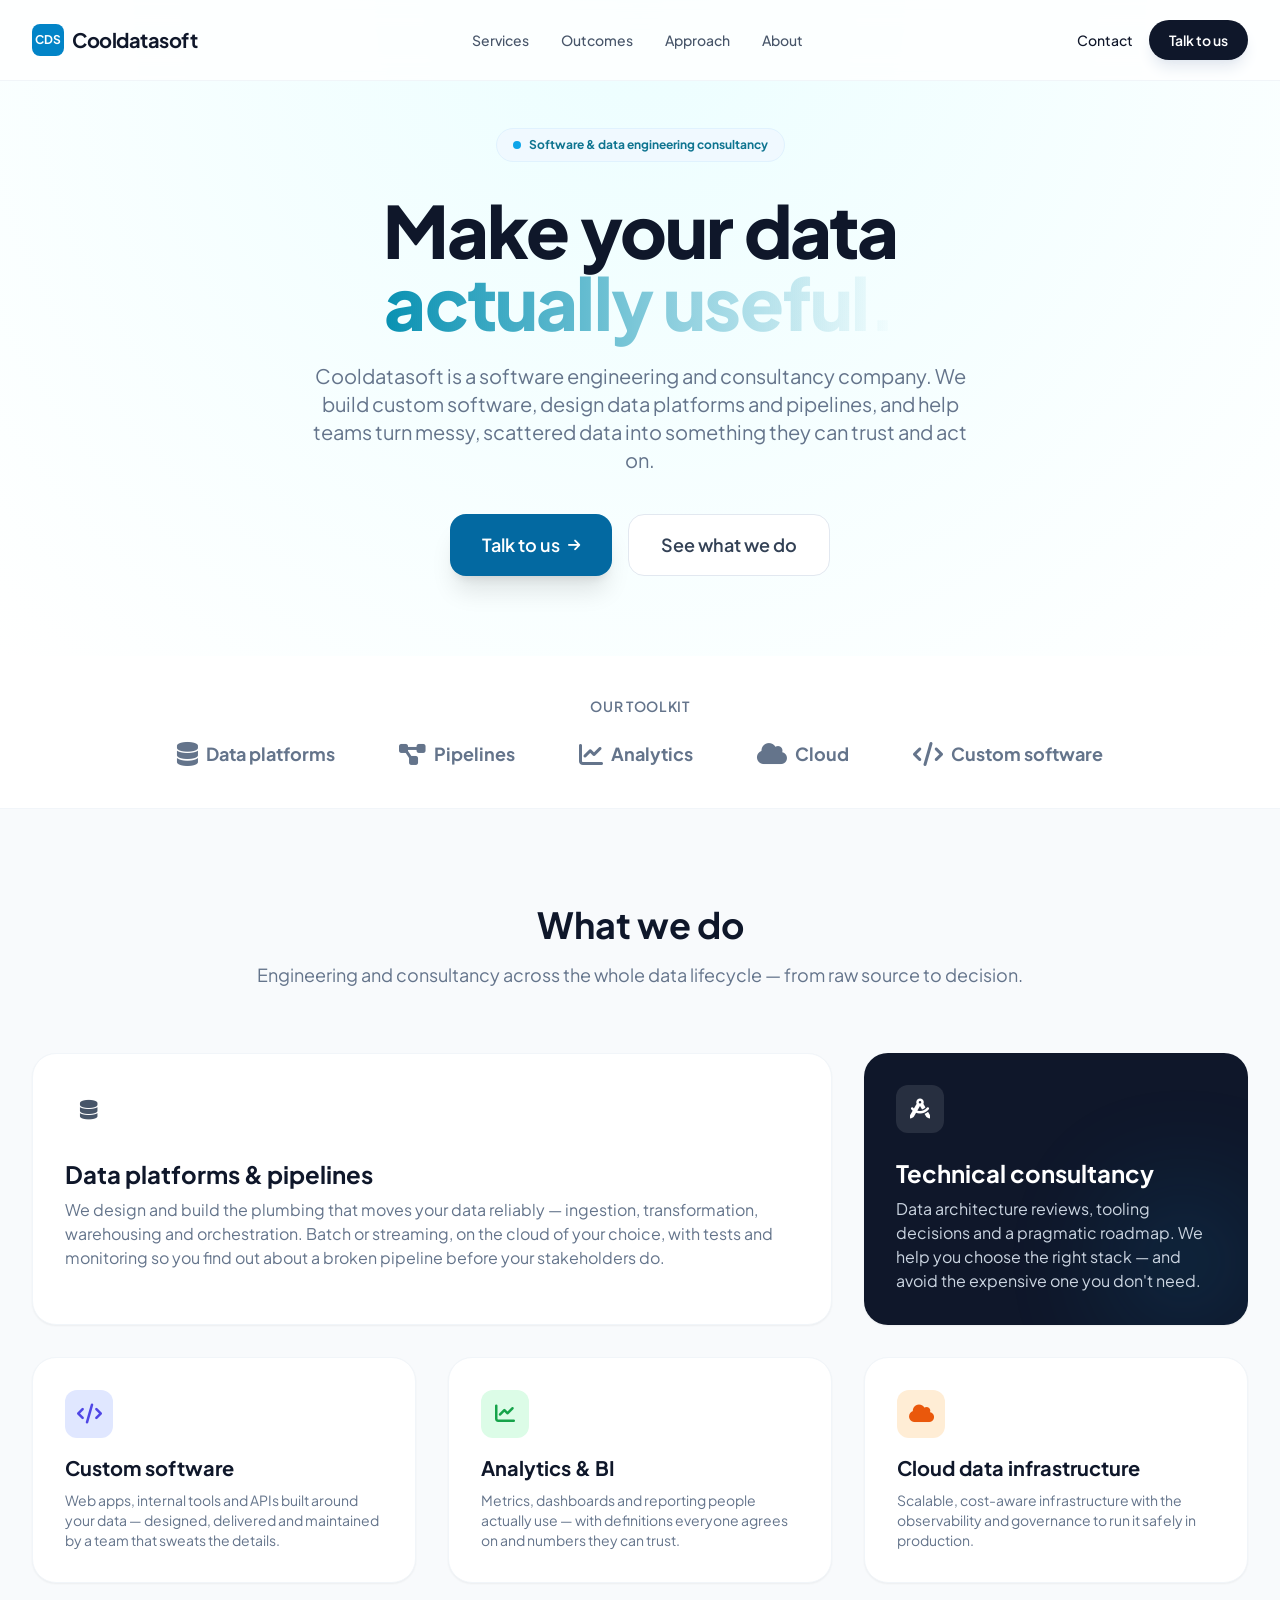
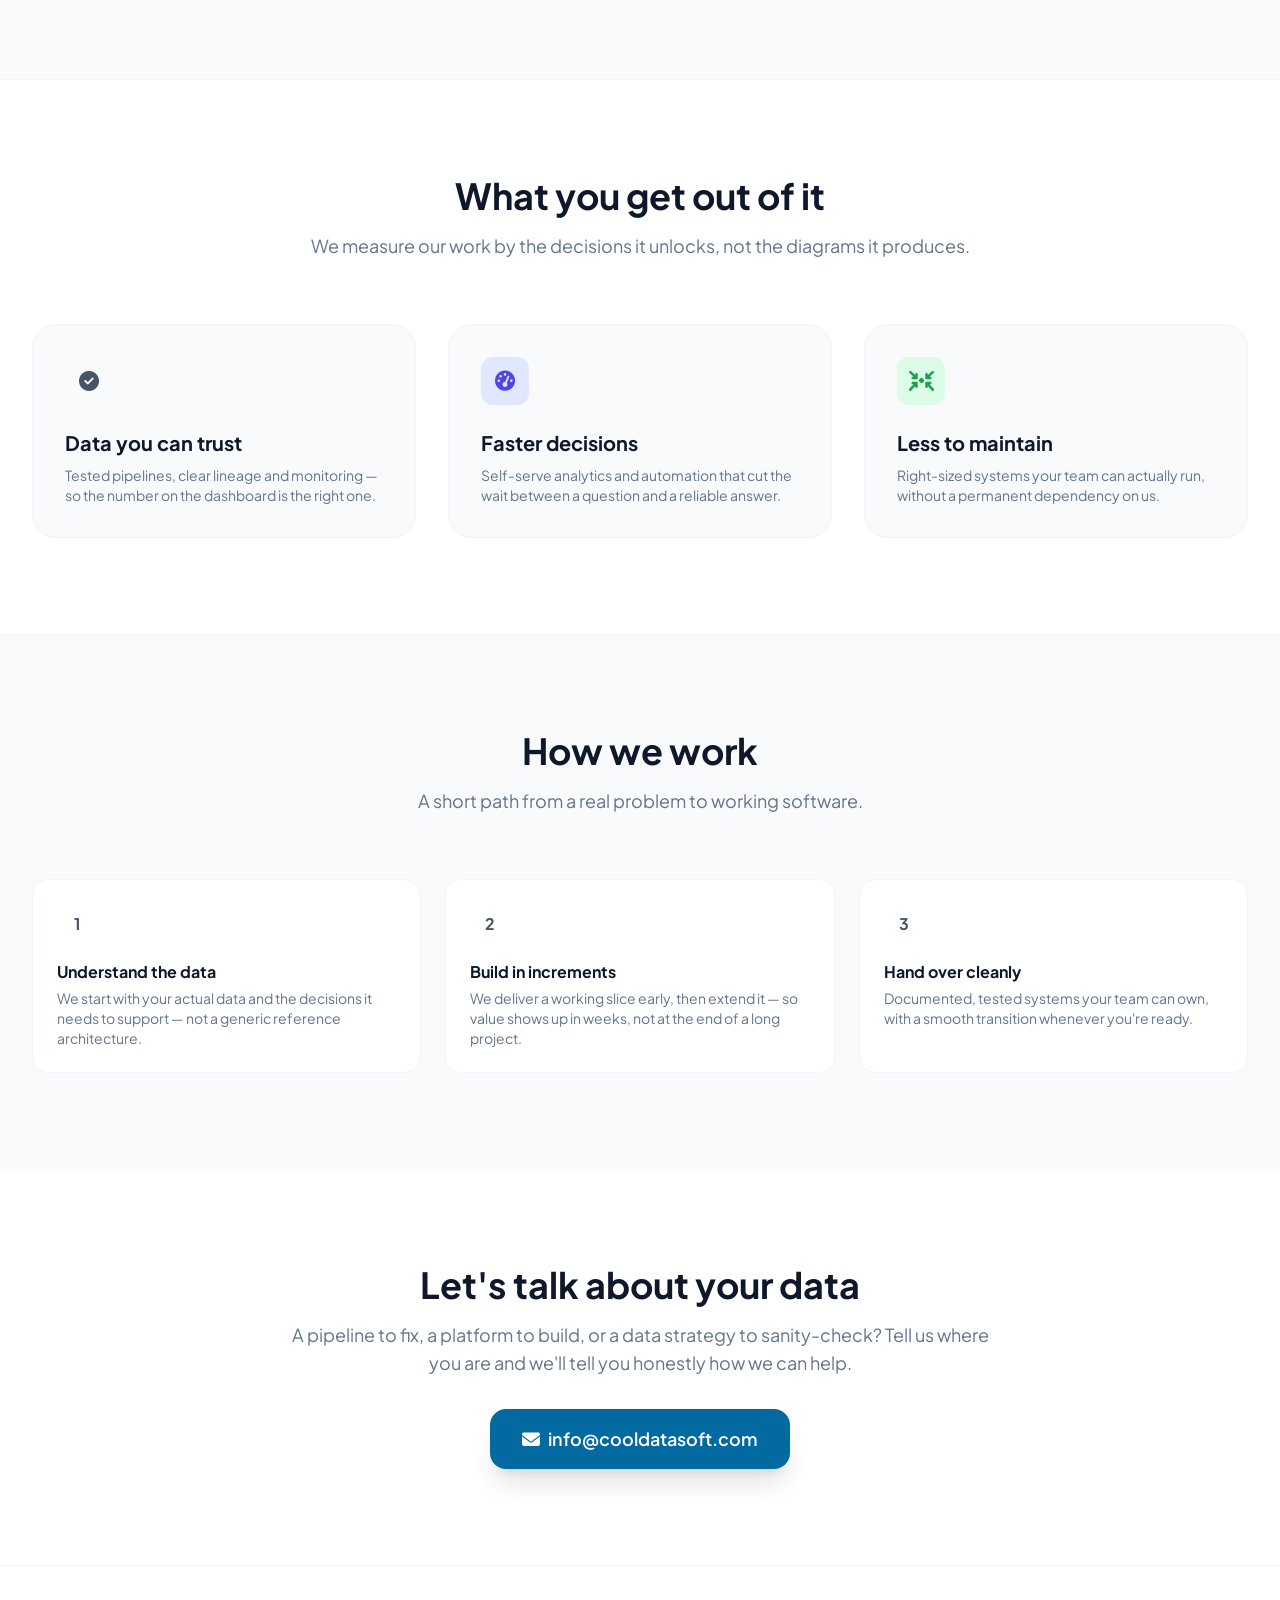
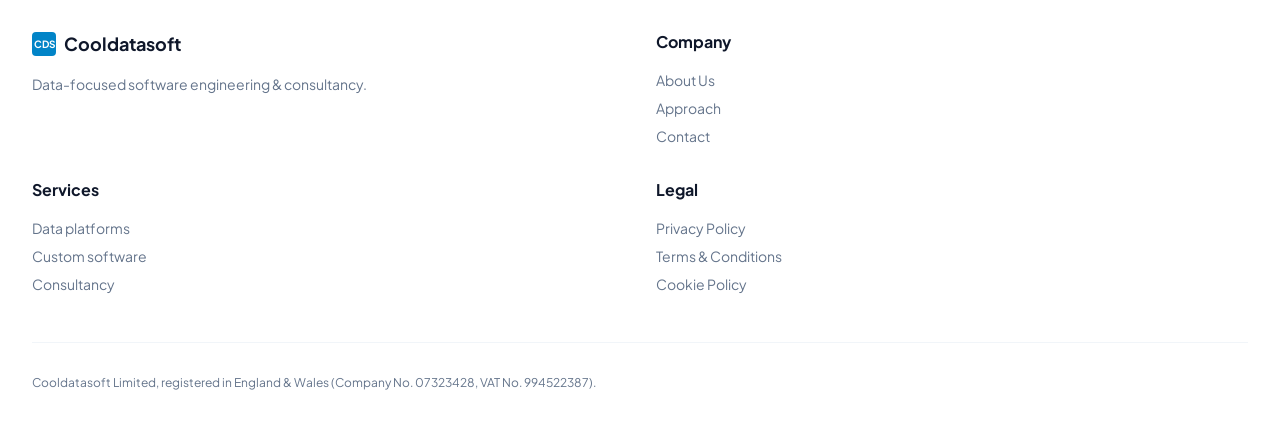
==== site/index.html @ 934e2cab "Publish with a GitHub Actions build: comment-free pages, GitHub Pages privacy wording The site moves" ====
<!DOCTYPE html>
<html lang="en" class="scroll-smooth scroll-pt-24">
<head>
    <meta charset="UTF-8">
    <meta name="viewport" content="width=device-width, initial-scale=1.0">
    <meta name="theme-color" content="#0891b2">
    <title>Cooldatasoft - Data-Focused Software Engineering & Consultancy</title>
    <meta name="description" content="Cooldatasoft is a software engineering and consultancy company specialising in custom software, data platforms and pipelines, and technical consultancy.">

    <link rel="icon" type="image/svg+xml" href="favicon.svg">
    <link rel="icon" href="favicon.ico" sizes="32x32">
    <link rel="apple-touch-icon" href="apple-touch-icon.png">

    <!-- Open Graph -->
    <meta property="og:type" content="website">
    <meta property="og:site_name" content="Cooldatasoft">
    <meta property="og:title" content="Cooldatasoft - Data-Focused Software Engineering & Consultancy">
    <meta property="og:description" content="Custom software, data platforms and pipelines, and technical consultancy — engineered to make your data useful.">
<meta property="og:image" content="https://cooldatasoft.com/og-image.png">
    <meta property="og:image:width" content="1200">
    <meta property="og:image:height" content="630">
    <meta property="og:image:alt" content="Cooldatasoft - Data-Focused Software Engineering & Consultancy">
    <meta name="twitter:card" content="summary_large_image">
    <meta name="twitter:image" content="https://cooldatasoft.com/og-image.png">
    <meta property="og:url" content="https://cooldatasoft.com/">

    <link rel="canonical" href="https://cooldatasoft.com/">

    <script type="application/ld+json">
    {
      "@context": "https://schema.org",
      "@type": "Organization",
      "name": "Cooldatasoft",
      "legalName": "Cooldatasoft Limited",
      "url": "https://cooldatasoft.com/",
      "email": "info@cooldatasoft.com",
      "vatID": "994522387",
      "address": {
        "@type": "PostalAddress",
        "streetAddress": "7 Larkshall Road",
        "addressLocality": "London",
        "postalCode": "E4 7HS",
        "addressCountry": "GB"
      }
    }
    </script>

    <!-- Fonts: Plus Jakarta Sans (matches the EasyTaxer template) -->
    <link rel="stylesheet" href="css/fonts.css">

    <link rel="stylesheet" href="css/tailwind.css">

    <!-- Icons -->
    <link rel="stylesheet" href="css/fontawesome.min.css">

    <script src="js/site.js" defer></script>
    <script src="js/ga4-config.js" defer></script>
    <script src="js/consent.js" defer></script>

</head>
<body class="font-sans text-slate-600 antialiased selection:bg-brand-100 relative">

<!-- Navbar -->
<nav class="fixed w-full z-50 bg-white/80 backdrop-blur-md border-b border-slate-100">
    <div class="max-w-7xl mx-auto px-4 sm:px-6 lg:px-8">
        <div class="flex justify-between h-20 items-center">
            <div class="flex items-center gap-2">
                <a href="index.html" class="flex items-center gap-2 group">
                    <div class="w-8 h-8 bg-brand-600 rounded-lg flex items-center justify-center text-white font-bold text-xs group-hover:bg-brand-700 transition">CDS</div>
                    <span class="font-bold text-xl text-slate-900 tracking-tight">Cooldatasoft</span>
                </a>
            </div>

            <!-- Desktop Nav -->
            <div class="hidden md:flex space-x-8">
                <a href="#services" class="text-sm font-medium hover:text-brand-600 transition">Services</a>
                <a href="#outcomes" class="text-sm font-medium hover:text-brand-600 transition">Outcomes</a>
                <a href="#approach" class="text-sm font-medium hover:text-brand-600 transition">Approach</a>
                <a href="about-us.html" class="text-sm font-medium hover:text-brand-600 transition">About</a>
            </div>

            <div class="flex items-center gap-4">
                <a href="mailto:info@cooldatasoft.com" class="hidden sm:block text-sm font-medium text-slate-900 hover:text-brand-600">Contact</a>
                <a href="#contact" class="bg-slate-900 text-white px-5 py-2.5 rounded-full text-sm font-semibold hover:bg-slate-800 transition shadow-lg shadow-slate-200">Talk to us</a>

                <!-- Mobile Menu Button -->
                <button id="mobile-menu-button" class="md:hidden text-slate-600 hover:text-slate-900 focus:outline-none ml-2" aria-label="Toggle navigation menu" aria-expanded="false" aria-controls="mobile-menu">
                    <i id="mobile-menu-icon" aria-hidden="true" class="fa-solid fa-bars text-xl"></i>
                </button>
            </div>
        </div>
    </div>

    <!-- Mobile Navigation Dropdown -->
    <div id="mobile-menu" class="hidden md:hidden bg-white border-b border-slate-100 absolute w-full shadow-xl z-40">
        <div class="px-4 py-6 flex flex-col space-y-4">
            <a href="#services" class="text-base font-semibold text-slate-900">Services</a>
            <a href="#outcomes" class="text-base font-semibold text-slate-900">Outcomes</a>
            <a href="#approach" class="text-base font-semibold text-slate-900">Approach</a>
            <a href="about-us.html" class="text-base font-semibold text-slate-900">About</a>
            <hr class="border-slate-100 my-2">
            <a href="#contact" class="text-base font-semibold text-slate-900">Talk to us</a>
        </div>
    </div>
</nav>

<!-- Hero Section -->
<section class="pt-32 pb-20 hero-bg">
    <div class="max-w-7xl mx-auto px-4 sm:px-6 lg:px-8 text-center">
        <div class="inline-flex items-center gap-2 px-4 py-2 rounded-full bg-brand-50 border border-brand-100 text-brand-600 text-xs font-bold mb-8">
            <span class="w-2 h-2 rounded-full bg-brand-500 animate-pulse"></span>
            Software &amp; data engineering consultancy
        </div>
        <h1 class="text-5xl md:text-7xl font-extrabold text-slate-900 tracking-tight mb-6 leading-tight">
            Make your data <br class="hidden md:block" />
            <span class="text-transparent bg-clip-text bg-gradient-to-r from-brand-600 to-sky-600">actually useful.</span>
        </h1>
        <p class="text-lg md:text-xl text-slate-500 max-w-2xl mx-auto mb-10">
            Cooldatasoft is a software engineering and consultancy company. We build custom software, design data platforms and pipelines, and help teams turn messy, scattered data into something they can trust and act on.
        </p>
        <div class="flex flex-col sm:flex-row justify-center gap-4">
            <a href="#contact" class="bg-brand-700 text-white px-8 py-4 rounded-2xl text-lg font-semibold hover:bg-brand-800 transition shadow-xl shadow-brand-200 flex items-center justify-center gap-2">
                Talk to us <i aria-hidden="true" class="fa-solid fa-arrow-right text-sm"></i>
            </a>
            <a href="#services" class="bg-white text-slate-700 border border-slate-200 px-8 py-4 rounded-2xl text-lg font-semibold hover:bg-slate-50 transition flex items-center justify-center">
                See what we do
            </a>
        </div>
    </div>
</section>

<!-- Capabilities strip -->
<section class="py-10 border-b border-slate-100 bg-white">
    <div class="max-w-7xl mx-auto px-4 text-center">
        <p class="text-sm font-semibold text-slate-400 uppercase tracking-wider mb-6">Our toolkit</p>
        <div class="flex flex-wrap justify-center gap-8 md:gap-16 text-slate-500">
            <div class="flex items-center gap-2 text-lg font-bold"><i aria-hidden="true" class="fa-solid fa-database text-2xl"></i> Data platforms</div>
            <div class="flex items-center gap-2 text-lg font-bold"><i aria-hidden="true" class="fa-solid fa-diagram-project text-2xl"></i> Pipelines</div>
            <div class="flex items-center gap-2 text-lg font-bold"><i aria-hidden="true" class="fa-solid fa-chart-line text-2xl"></i> Analytics</div>
            <div class="flex items-center gap-2 text-lg font-bold"><i aria-hidden="true" class="fa-solid fa-cloud text-2xl"></i> Cloud</div>
            <div class="flex items-center gap-2 text-lg font-bold"><i aria-hidden="true" class="fa-solid fa-code text-2xl"></i> Custom software</div>
        </div>
    </div>
</section>

<!-- Services Grid (Bento Style) -->
<section id="services" class="py-24 bg-slate-50">
    <div class="max-w-7xl mx-auto px-4 sm:px-6 lg:px-8">
        <div class="text-center mb-16">
            <h2 class="text-3xl md:text-4xl font-bold text-slate-900 mb-4">What we do</h2>
            <p class="text-lg text-slate-500">Engineering and consultancy across the whole data lifecycle — from raw source to decision.</p>
        </div>

        <div class="grid grid-cols-1 md:grid-cols-3 gap-8">
            <!-- Large Feature -->
            <div class="md:col-span-2 bg-white rounded-3xl p-8 shadow-sm border border-slate-100 hover:shadow-md transition">
                <div class="h-full flex flex-col justify-between">
                    <div>
                        <div class="w-12 h-12 bg-cyan-100 text-cyan-600 rounded-xl flex items-center justify-center text-xl mb-6"><i aria-hidden="true" class="fa-solid fa-database"></i></div>
                        <h3 class="text-2xl font-bold text-slate-900 mb-2">Data platforms &amp; pipelines</h3>
                        <p class="text-slate-500">We design and build the plumbing that moves your data reliably — ingestion, transformation, warehousing and orchestration. Batch or streaming, on the cloud of your choice, with tests and monitoring so you find out about a broken pipeline before your stakeholders do.</p>
                    </div>
                </div>
            </div>

            <!-- Tall Feature -->
            <div class="md:col-span-1 bg-slate-900 text-white rounded-3xl p-8 shadow-sm hover:shadow-md transition relative overflow-hidden">
                <div class="relative z-10">
                    <div class="w-12 h-12 bg-white/10 rounded-xl flex items-center justify-center text-xl mb-6"><i aria-hidden="true" class="fa-solid fa-compass-drafting"></i></div>
                    <h3 class="text-2xl font-bold mb-2">Technical consultancy</h3>
                    <p class="text-slate-300">Data architecture reviews, tooling decisions and a pragmatic roadmap. We help you choose the right stack — and avoid the expensive one you don&apos;t need.</p>
                </div>
                <div class="absolute bottom-0 right-0 w-32 h-32 bg-brand-500 rounded-full blur-3xl opacity-20"></div>
            </div>

            <!-- Small Feature 1 -->
            <div class="bg-white rounded-3xl p-8 shadow-sm border border-slate-100 hover:shadow-md transition">
                <div class="w-12 h-12 bg-indigo-100 text-indigo-600 rounded-xl flex items-center justify-center text-xl mb-4"><i aria-hidden="true" class="fa-solid fa-code"></i></div>
                <h3 class="text-xl font-bold text-slate-900 mb-2">Custom software</h3>
                <p class="text-slate-500 text-sm">Web apps, internal tools and APIs built around your data — designed, delivered and maintained by a team that sweats the details.</p>
            </div>

            <!-- Small Feature 2 -->
            <div class="bg-white rounded-3xl p-8 shadow-sm border border-slate-100 hover:shadow-md transition">
                <div class="w-12 h-12 bg-green-100 text-green-600 rounded-xl flex items-center justify-center text-xl mb-4"><i aria-hidden="true" class="fa-solid fa-chart-line"></i></div>
                <h3 class="text-xl font-bold text-slate-900 mb-2">Analytics &amp; BI</h3>
                <p class="text-slate-500 text-sm">Metrics, dashboards and reporting people actually use — with definitions everyone agrees on and numbers they can trust.</p>
            </div>

            <!-- Small Feature 3 -->
            <div class="bg-white rounded-3xl p-8 shadow-sm border border-slate-100 hover:shadow-md transition">
                <div class="w-12 h-12 bg-orange-100 text-orange-600 rounded-xl flex items-center justify-center text-xl mb-4"><i aria-hidden="true" class="fa-solid fa-cloud"></i></div>
                <h3 class="text-xl font-bold text-slate-900 mb-2">Cloud data infrastructure</h3>
                <p class="text-slate-500 text-sm">Scalable, cost-aware infrastructure with the observability and governance to run it safely in production.</p>
            </div>
        </div>
    </div>
</section>

<!-- Outcomes -->
<section id="outcomes" class="py-24 bg-white border-t border-slate-100">
    <div class="max-w-7xl mx-auto px-4 sm:px-6 lg:px-8">
        <div class="text-center mb-16">
            <h2 class="text-3xl md:text-4xl font-bold text-slate-900 mb-4">What you get out of it</h2>
            <p class="text-lg text-slate-500">We measure our work by the decisions it unlocks, not the diagrams it produces.</p>
        </div>
        <div class="grid grid-cols-1 md:grid-cols-3 gap-8">
            <div class="bg-slate-50 rounded-3xl p-8 border border-slate-100">
                <div class="w-12 h-12 bg-cyan-100 text-cyan-600 rounded-xl flex items-center justify-center text-xl mb-6"><i aria-hidden="true" class="fa-solid fa-circle-check"></i></div>
                <h3 class="text-xl font-bold text-slate-900 mb-2">Data you can trust</h3>
                <p class="text-slate-500 text-sm">Tested pipelines, clear lineage and monitoring — so the number on the dashboard is the right one.</p>
            </div>
            <div class="bg-slate-50 rounded-3xl p-8 border border-slate-100">
                <div class="w-12 h-12 bg-indigo-100 text-indigo-600 rounded-xl flex items-center justify-center text-xl mb-6"><i aria-hidden="true" class="fa-solid fa-gauge-high"></i></div>
                <h3 class="text-xl font-bold text-slate-900 mb-2">Faster decisions</h3>
                <p class="text-slate-500 text-sm">Self-serve analytics and automation that cut the wait between a question and a reliable answer.</p>
            </div>
            <div class="bg-slate-50 rounded-3xl p-8 border border-slate-100">
                <div class="w-12 h-12 bg-green-100 text-green-600 rounded-xl flex items-center justify-center text-xl mb-6"><i aria-hidden="true" class="fa-solid fa-arrows-to-circle"></i></div>
                <h3 class="text-xl font-bold text-slate-900 mb-2">Less to maintain</h3>
                <p class="text-slate-500 text-sm">Right-sized systems your team can actually run, without a permanent dependency on us.</p>
            </div>
        </div>
    </div>
</section>

<!-- Approach -->
<section id="approach" class="py-24 bg-slate-50 border-t border-slate-100">
    <div class="max-w-7xl mx-auto px-4 sm:px-6 lg:px-8">
        <div class="text-center mb-16">
            <h2 class="text-3xl md:text-4xl font-bold text-slate-900 mb-4">How we work</h2>
            <p class="text-lg text-slate-500">A short path from a real problem to working software.</p>
        </div>
        <div class="grid grid-cols-1 md:grid-cols-3 gap-6">
            <div class="bg-white rounded-2xl p-6 border border-slate-100">
                <div class="w-10 h-10 bg-cyan-100 text-cyan-600 rounded-xl flex items-center justify-center mb-4 font-bold">1</div>
                <h3 class="font-bold text-slate-900 mb-1">Understand the data</h3>
                <p class="text-sm text-slate-500">We start with your actual data and the decisions it needs to support — not a generic reference architecture.</p>
            </div>
            <div class="bg-white rounded-2xl p-6 border border-slate-100">
                <div class="w-10 h-10 bg-cyan-100 text-cyan-600 rounded-xl flex items-center justify-center mb-4 font-bold">2</div>
                <h3 class="font-bold text-slate-900 mb-1">Build in increments</h3>
                <p class="text-sm text-slate-500">We deliver a working slice early, then extend it — so value shows up in weeks, not at the end of a long project.</p>
            </div>
            <div class="bg-white rounded-2xl p-6 border border-slate-100">
                <div class="w-10 h-10 bg-cyan-100 text-cyan-600 rounded-xl flex items-center justify-center mb-4 font-bold">3</div>
                <h3 class="font-bold text-slate-900 mb-1">Hand over cleanly</h3>
                <p class="text-sm text-slate-500">Documented, tested systems your team can own, with a smooth transition whenever you&apos;re ready.</p>
            </div>
        </div>
    </div>
</section>

<!-- Contact -->
<section id="contact" class="py-24 bg-white">
    <div class="max-w-3xl mx-auto px-4 sm:px-6 lg:px-8 text-center">
        <h2 class="text-3xl md:text-4xl font-bold text-slate-900 mb-4">Let&apos;s talk about your data</h2>
        <p class="text-lg text-slate-500 mb-8">A pipeline to fix, a platform to build, or a data strategy to sanity-check? Tell us where you are and we&apos;ll tell you honestly how we can help.</p>
        <a href="mailto:info@cooldatasoft.com" class="inline-flex items-center gap-2 bg-brand-700 text-white px-8 py-4 rounded-2xl text-lg font-semibold hover:bg-brand-800 transition shadow-xl shadow-brand-200">
            <i aria-hidden="true" class="fa-solid fa-envelope"></i> info@cooldatasoft.com
        </a>
    </div>
</section>

<!-- Footer -->
<footer class="bg-white border-t border-slate-100 pt-16 pb-8">
    <div class="max-w-7xl mx-auto px-4 sm:px-6 lg:px-8">
        <div class="grid grid-cols-2 md:grid-cols-4 gap-8 mb-12">
            <div class="col-span-2 md:col-span-1">
                <div class="flex items-center gap-2 mb-4">
                    <div class="w-6 h-6 bg-brand-600 rounded flex items-center justify-center text-white font-bold text-[10px]">CDS</div>
                    <span class="font-bold text-lg text-slate-900">Cooldatasoft</span>
                </div>
                <p class="text-sm text-slate-500">Data-focused software engineering &amp; consultancy.</p>
            </div>
            <div>
                <h4 class="font-bold text-slate-900 mb-4">Company</h4>
                <ul class="space-y-2 text-sm text-slate-500">
                    <li><a href="about-us.html" class="hover:text-brand-600">About Us</a></li>
                    <li><a href="index.html#approach" class="hover:text-brand-600">Approach</a></li>
                    <li><a href="mailto:info@cooldatasoft.com" class="hover:text-brand-600">Contact</a></li>
                </ul>
            </div>
            <div>
                <h4 class="font-bold text-slate-900 mb-4">Services</h4>
                <ul class="space-y-2 text-sm text-slate-500">
                    <li><a href="index.html#services" class="hover:text-brand-600">Data platforms</a></li>
                    <li><a href="index.html#services" class="hover:text-brand-600">Custom software</a></li>
                    <li><a href="index.html#services" class="hover:text-brand-600">Consultancy</a></li>
                </ul>
            </div>
            <div>
                <h4 class="font-bold text-slate-900 mb-4">Legal</h4>
                <ul class="space-y-2 text-sm text-slate-500">
                    <li><a href="privacy-policy.html" class="hover:text-brand-600">Privacy Policy</a></li>
                    <li><a href="terms-and-conditions.html" class="hover:text-brand-600">Terms &amp; Conditions</a></li>
                    <li><a href="cookie-policy.html" class="hover:text-brand-600">Cookie Policy</a></li>
                </ul>
            </div>
        </div>
        <div class="border-t border-slate-100 pt-8 flex flex-col md:flex-row justify-between items-center gap-4">
            <p class="text-xs text-slate-400">Cooldatasoft Limited, registered in England &amp; Wales (Company No. 07323428, VAT No. 994522387).</p>
        </div>
    </div>
</footer>

</body>
</html>
---- site/css/fonts.css ----
/* Plus Jakarta Sans — SELF-HOSTED for Cooldatasoft (#1410, extending #1254 to the brochure sites).
 *
 * WHY THIS FILE EXISTS. Every page of cooldatasoft.com used to carry three <link>s to Google:
 *   <link rel="preconnect" href="https://fonts.googleapis.com">
 *   <link rel="preconnect" href="https://fonts.gstatic.com" crossorigin>
 *   <link href="https://fonts.googleapis.com/css2?family=Plus+Jakarta+Sans:wght@400;500;600;700;800&display=swap" rel="stylesheet">
 * That is a transfer of the reader's IP address, User-Agent and Referer to Google LLC on
 * every page load — INCLUDING /privacy-policy.html, the page that tells the reader what we
 * do with their data, and /cookie-policy.html, which now correctly states that this page
 * loads no third-party render resources at all.
 *
 * WHAT THIS IS. The @font-face blocks below are Google's OWN css2 response for that exact
 * family/weight query, with ONLY the four `url(https://fonts.gstatic.com/...)` targets
 * rewritten to the local copies in `fonts/`. Every weight, unicode-range and
 * `font-display: swap` is unchanged, so what the browser computes is identical — this is a
 * DELIVERY change, not a design change. The four .woff2 files are byte-identical downloads
 * of the same four URLs.
 *
 * 🔴 THIS COPY BELONGS TO cooldatasoft.com AND IS NOT SHARED. EasyTaxer has its own copy under
 * easytaxer-frontend/static-site-src/css/, and the other brochure brand has its own. They
 * are byte-identical today and that is a coincidence of provenance, not a contract:
 * cooldatasoft.com is an INDEPENDENT site, and a change made for one brand must never silently
 * alter another. Do not "de-duplicate" these into one shared file — the coupling is the
 * defect, not the duplication.
 *
 * Referenced by RELATIVE path (`css/fonts.css`) from the flat pages beside it, exactly as
 * `css/tailwind.css` already is. No rewrite or build
 * step is involved.
 *
 * Plus Jakarta Sans is SIL Open Font License 1.1 — self-hosting is expressly permitted.
 */
/* cyrillic-ext */
@font-face {
  font-family: 'Plus Jakarta Sans';
  font-style: normal;
  font-weight: 400;
  font-display: swap;
  src: url(fonts/plus-jakarta-sans-cyrillic-ext.woff2) format('woff2');
  unicode-range: U+0460-052F, U+1C80-1C8A, U+20B4, U+2DE0-2DFF, U+A640-A69F, U+FE2E-FE2F;
}
/* vietnamese */
@font-face {
  font-family: 'Plus Jakarta Sans';
  font-style: normal;
  font-weight: 400;
  font-display: swap;
  src: url(fonts/plus-jakarta-sans-vietnamese.woff2) format('woff2');
  unicode-range: U+0102-0103, U+0110-0111, U+0128-0129, U+0168-0169, U+01A0-01A1, U+01AF-01B0, U+0300-0301, U+0303-0304, U+0308-0309, U+0323, U+0329, U+1EA0-1EF9, U+20AB;
}
/* latin-ext */
@font-face {
  font-family: 'Plus Jakarta Sans';
  font-style: normal;
  font-weight: 400;
  font-display: swap;
  src: url(fonts/plus-jakarta-sans-latin-ext.woff2) format('woff2');
  unicode-range: U+0100-02BA, U+02BD-02C5, U+02C7-02CC, U+02CE-02D7, U+02DD-02FF, U+0304, U+0308, U+0329, U+1D00-1DBF, U+1E00-1E9F, U+1EF2-1EFF, U+2020, U+20A0-20AB, U+20AD-20C0, U+2113, U+2C60-2C7F, U+A720-A7FF;
}
/* latin */
@font-face {
  font-family: 'Plus Jakarta Sans';
  font-style: normal;
  font-weight: 400;
  font-display: swap;
  src: url(fonts/plus-jakarta-sans-latin.woff2) format('woff2');
  unicode-range: U+0000-00FF, U+0131, U+0152-0153, U+02BB-02BC, U+02C6, U+02DA, U+02DC, U+0304, U+0308, U+0329, U+2000-206F, U+20AC, U+2122, U+2191, U+2193, U+2212, U+2215, U+FEFF, U+FFFD;
}
/* cyrillic-ext */
@font-face {
  font-family: 'Plus Jakarta Sans';
  font-style: normal;
  font-weight: 500;
  font-display: swap;
  src: url(fonts/plus-jakarta-sans-cyrillic-ext.woff2) format('woff2');
  unicode-range: U+0460-052F, U+1C80-1C8A, U+20B4, U+2DE0-2DFF, U+A640-A69F, U+FE2E-FE2F;
}
/* vietnamese */
@font-face {
  font-family: 'Plus Jakarta Sans';
  font-style: normal;
  font-weight: 500;
  font-display: swap;
  src: url(fonts/plus-jakarta-sans-vietnamese.woff2) format('woff2');
  unicode-range: U+0102-0103, U+0110-0111, U+0128-0129, U+0168-0169, U+01A0-01A1, U+01AF-01B0, U+0300-0301, U+0303-0304, U+0308-0309, U+0323, U+0329, U+1EA0-1EF9, U+20AB;
}
/* latin-ext */
@font-face {
  font-family: 'Plus Jakarta Sans';
  font-style: normal;
  font-weight: 500;
  font-display: swap;
  src: url(fonts/plus-jakarta-sans-latin-ext.woff2) format('woff2');
  unicode-range: U+0100-02BA, U+02BD-02C5, U+02C7-02CC, U+02CE-02D7, U+02DD-02FF, U+0304, U+0308, U+0329, U+1D00-1DBF, U+1E00-1E9F, U+1EF2-1EFF, U+2020, U+20A0-20AB, U+20AD-20C0, U+2113, U+2C60-2C7F, U+A720-A7FF;
}
/* latin */
@font-face {
  font-family: 'Plus Jakarta Sans';
  font-style: normal;
  font-weight: 500;
  font-display: swap;
  src: url(fonts/plus-jakarta-sans-latin.woff2) format('woff2');
  unicode-range: U+0000-00FF, U+0131, U+0152-0153, U+02BB-02BC, U+02C6, U+02DA, U+02DC, U+0304, U+0308, U+0329, U+2000-206F, U+20AC, U+2122, U+2191, U+2193, U+2212, U+2215, U+FEFF, U+FFFD;
}
/* cyrillic-ext */
@font-face {
  font-family: 'Plus Jakarta Sans';
  font-style: normal;
  font-weight: 600;
  font-display: swap;
  src: url(fonts/plus-jakarta-sans-cyrillic-ext.woff2) format('woff2');
  unicode-range: U+0460-052F, U+1C80-1C8A, U+20B4, U+2DE0-2DFF, U+A640-A69F, U+FE2E-FE2F;
}
/* vietnamese */
@font-face {
  font-family: 'Plus Jakarta Sans';
  font-style: normal;
  font-weight: 600;
  font-display: swap;
  src: url(fonts/plus-jakarta-sans-vietnamese.woff2) format('woff2');
  unicode-range: U+0102-0103, U+0110-0111, U+0128-0129, U+0168-0169, U+01A0-01A1, U+01AF-01B0, U+0300-0301, U+0303-0304, U+0308-0309, U+0323, U+0329, U+1EA0-1EF9, U+20AB;
}
/* latin-ext */
@font-face {
  font-family: 'Plus Jakarta Sans';
  font-style: normal;
  font-weight: 600;
  font-display: swap;
  src: url(fonts/plus-jakarta-sans-latin-ext.woff2) format('woff2');
  unicode-range: U+0100-02BA, U+02BD-02C5, U+02C7-02CC, U+02CE-02D7, U+02DD-02FF, U+0304, U+0308, U+0329, U+1D00-1DBF, U+1E00-1E9F, U+1EF2-1EFF, U+2020, U+20A0-20AB, U+20AD-20C0, U+2113, U+2C60-2C7F, U+A720-A7FF;
}
/* latin */
@font-face {
  font-family: 'Plus Jakarta Sans';
  font-style: normal;
  font-weight: 600;
  font-display: swap;
  src: url(fonts/plus-jakarta-sans-latin.woff2) format('woff2');
  unicode-range: U+0000-00FF, U+0131, U+0152-0153, U+02BB-02BC, U+02C6, U+02DA, U+02DC, U+0304, U+0308, U+0329, U+2000-206F, U+20AC, U+2122, U+2191, U+2193, U+2212, U+2215, U+FEFF, U+FFFD;
}
/* cyrillic-ext */
@font-face {
  font-family: 'Plus Jakarta Sans';
  font-style: normal;
  font-weight: 700;
  font-display: swap;
  src: url(fonts/plus-jakarta-sans-cyrillic-ext.woff2) format('woff2');
  unicode-range: U+0460-052F, U+1C80-1C8A, U+20B4, U+2DE0-2DFF, U+A640-A69F, U+FE2E-FE2F;
}
/* vietnamese */
@font-face {
  font-family: 'Plus Jakarta Sans';
  font-style: normal;
  font-weight: 700;
  font-display: swap;
  src: url(fonts/plus-jakarta-sans-vietnamese.woff2) format('woff2');
  unicode-range: U+0102-0103, U+0110-0111, U+0128-0129, U+0168-0169, U+01A0-01A1, U+01AF-01B0, U+0300-0301, U+0303-0304, U+0308-0309, U+0323, U+0329, U+1EA0-1EF9, U+20AB;
}
/* latin-ext */
@font-face {
  font-family: 'Plus Jakarta Sans';
  font-style: normal;
  font-weight: 700;
  font-display: swap;
  src: url(fonts/plus-jakarta-sans-latin-ext.woff2) format('woff2');
  unicode-range: U+0100-02BA, U+02BD-02C5, U+02C7-02CC, U+02CE-02D7, U+02DD-02FF, U+0304, U+0308, U+0329, U+1D00-1DBF, U+1E00-1E9F, U+1EF2-1EFF, U+2020, U+20A0-20AB, U+20AD-20C0, U+2113, U+2C60-2C7F, U+A720-A7FF;
}
/* latin */
@font-face {
  font-family: 'Plus Jakarta Sans';
  font-style: normal;
  font-weight: 700;
  font-display: swap;
  src: url(fonts/plus-jakarta-sans-latin.woff2) format('woff2');
  unicode-range: U+0000-00FF, U+0131, U+0152-0153, U+02BB-02BC, U+02C6, U+02DA, U+02DC, U+0304, U+0308, U+0329, U+2000-206F, U+20AC, U+2122, U+2191, U+2193, U+2212, U+2215, U+FEFF, U+FFFD;
}
/* cyrillic-ext */
@font-face {
  font-family: 'Plus Jakarta Sans';
  font-style: normal;
  font-weight: 800;
  font-display: swap;
  src: url(fonts/plus-jakarta-sans-cyrillic-ext.woff2) format('woff2');
  unicode-range: U+0460-052F, U+1C80-1C8A, U+20B4, U+2DE0-2DFF, U+A640-A69F, U+FE2E-FE2F;
}
/* vietnamese */
@font-face {
  font-family: 'Plus Jakarta Sans';
  font-style: normal;
  font-weight: 800;
  font-display: swap;
  src: url(fonts/plus-jakarta-sans-vietnamese.woff2) format('woff2');
  unicode-range: U+0102-0103, U+0110-0111, U+0128-0129, U+0168-0169, U+01A0-01A1, U+01AF-01B0, U+0300-0301, U+0303-0304, U+0308-0309, U+0323, U+0329, U+1EA0-1EF9, U+20AB;
}
/* latin-ext */
@font-face {
  font-family: 'Plus Jakarta Sans';
  font-style: normal;
  font-weight: 800;
  font-display: swap;
  src: url(fonts/plus-jakarta-sans-latin-ext.woff2) format('woff2');
  unicode-range: U+0100-02BA, U+02BD-02C5, U+02C7-02CC, U+02CE-02D7, U+02DD-02FF, U+0304, U+0308, U+0329, U+1D00-1DBF, U+1E00-1E9F, U+1EF2-1EFF, U+2020, U+20A0-20AB, U+20AD-20C0, U+2113, U+2C60-2C7F, U+A720-A7FF;
}
/* latin */
@font-face {
  font-family: 'Plus Jakarta Sans';
  font-style: normal;
  font-weight: 800;
  font-display: swap;
  src: url(fonts/plus-jakarta-sans-latin.woff2) format('woff2');
  unicode-range: U+0000-00FF, U+0131, U+0152-0153, U+02BB-02BC, U+02C6, U+02DA, U+02DC, U+0304, U+0308, U+0329, U+2000-206F, U+20AC, U+2122, U+2191, U+2193, U+2212, U+2215, U+FEFF, U+FFFD;
}
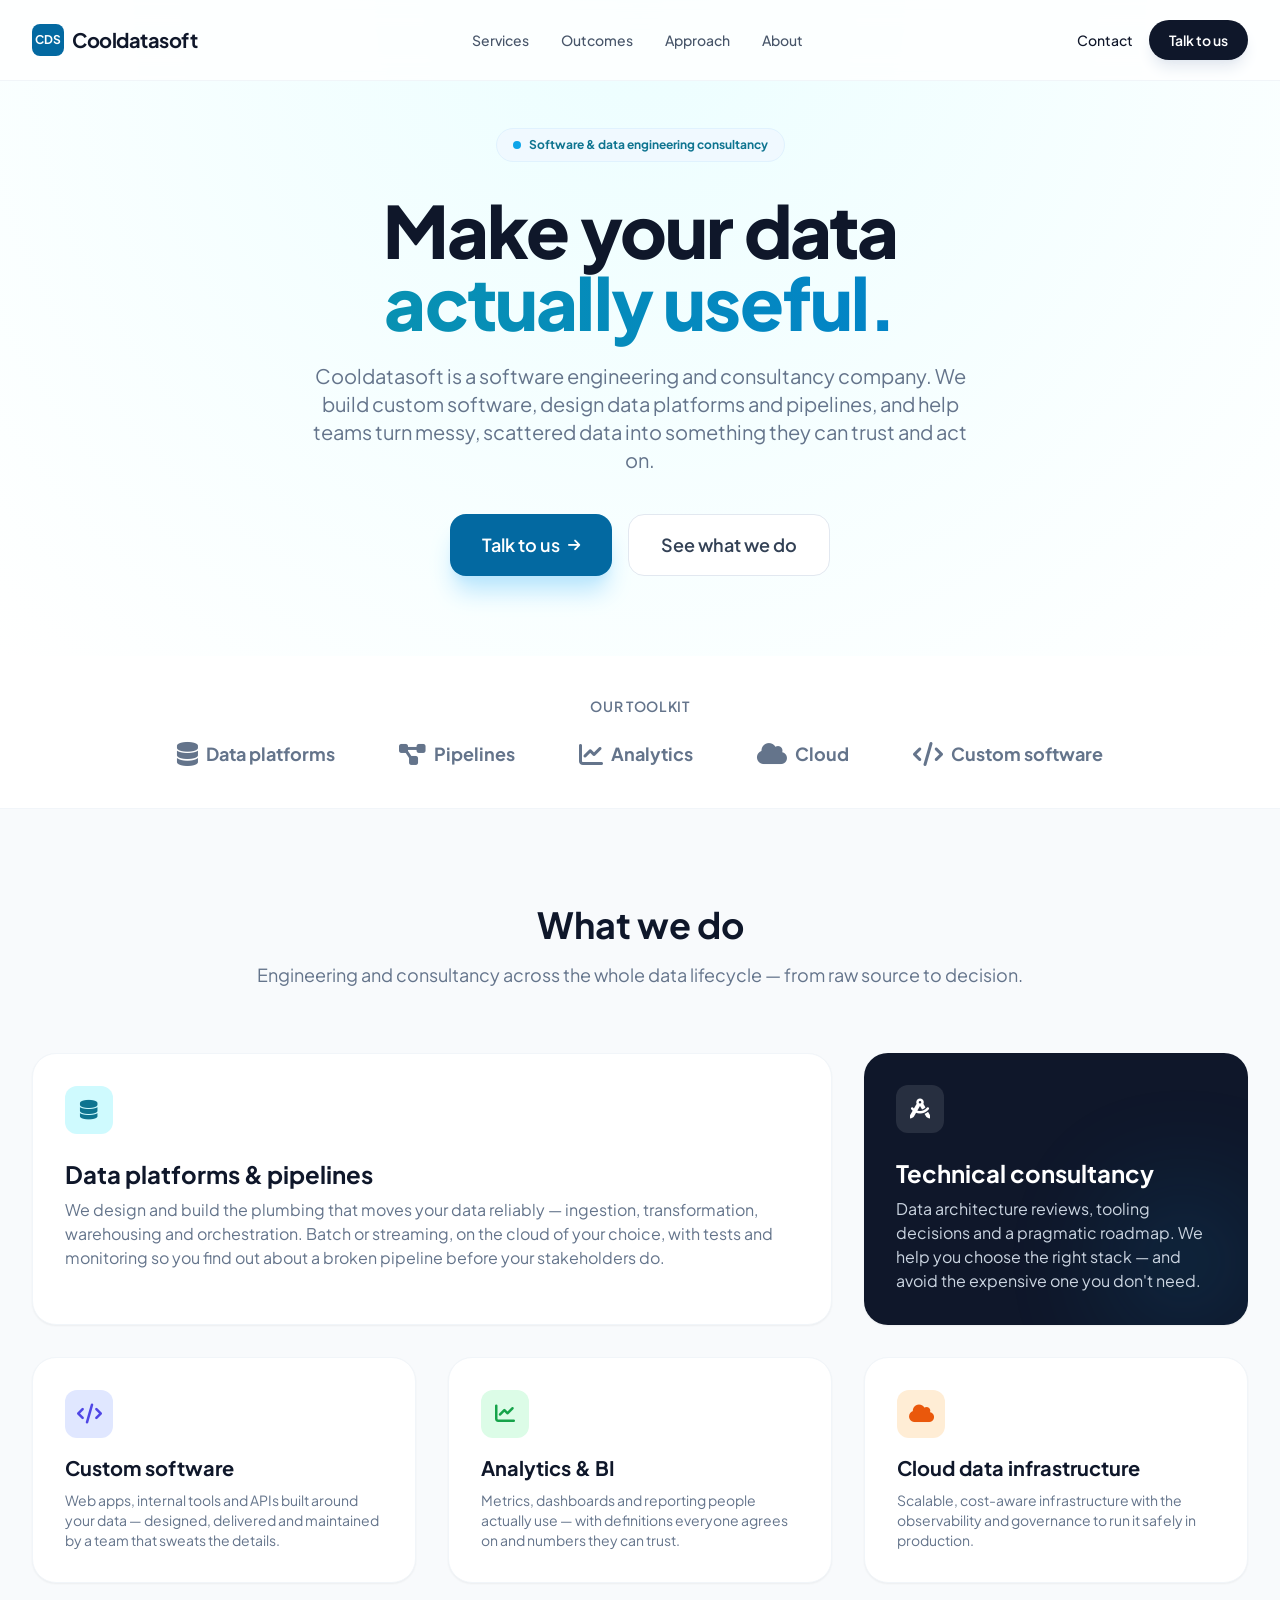
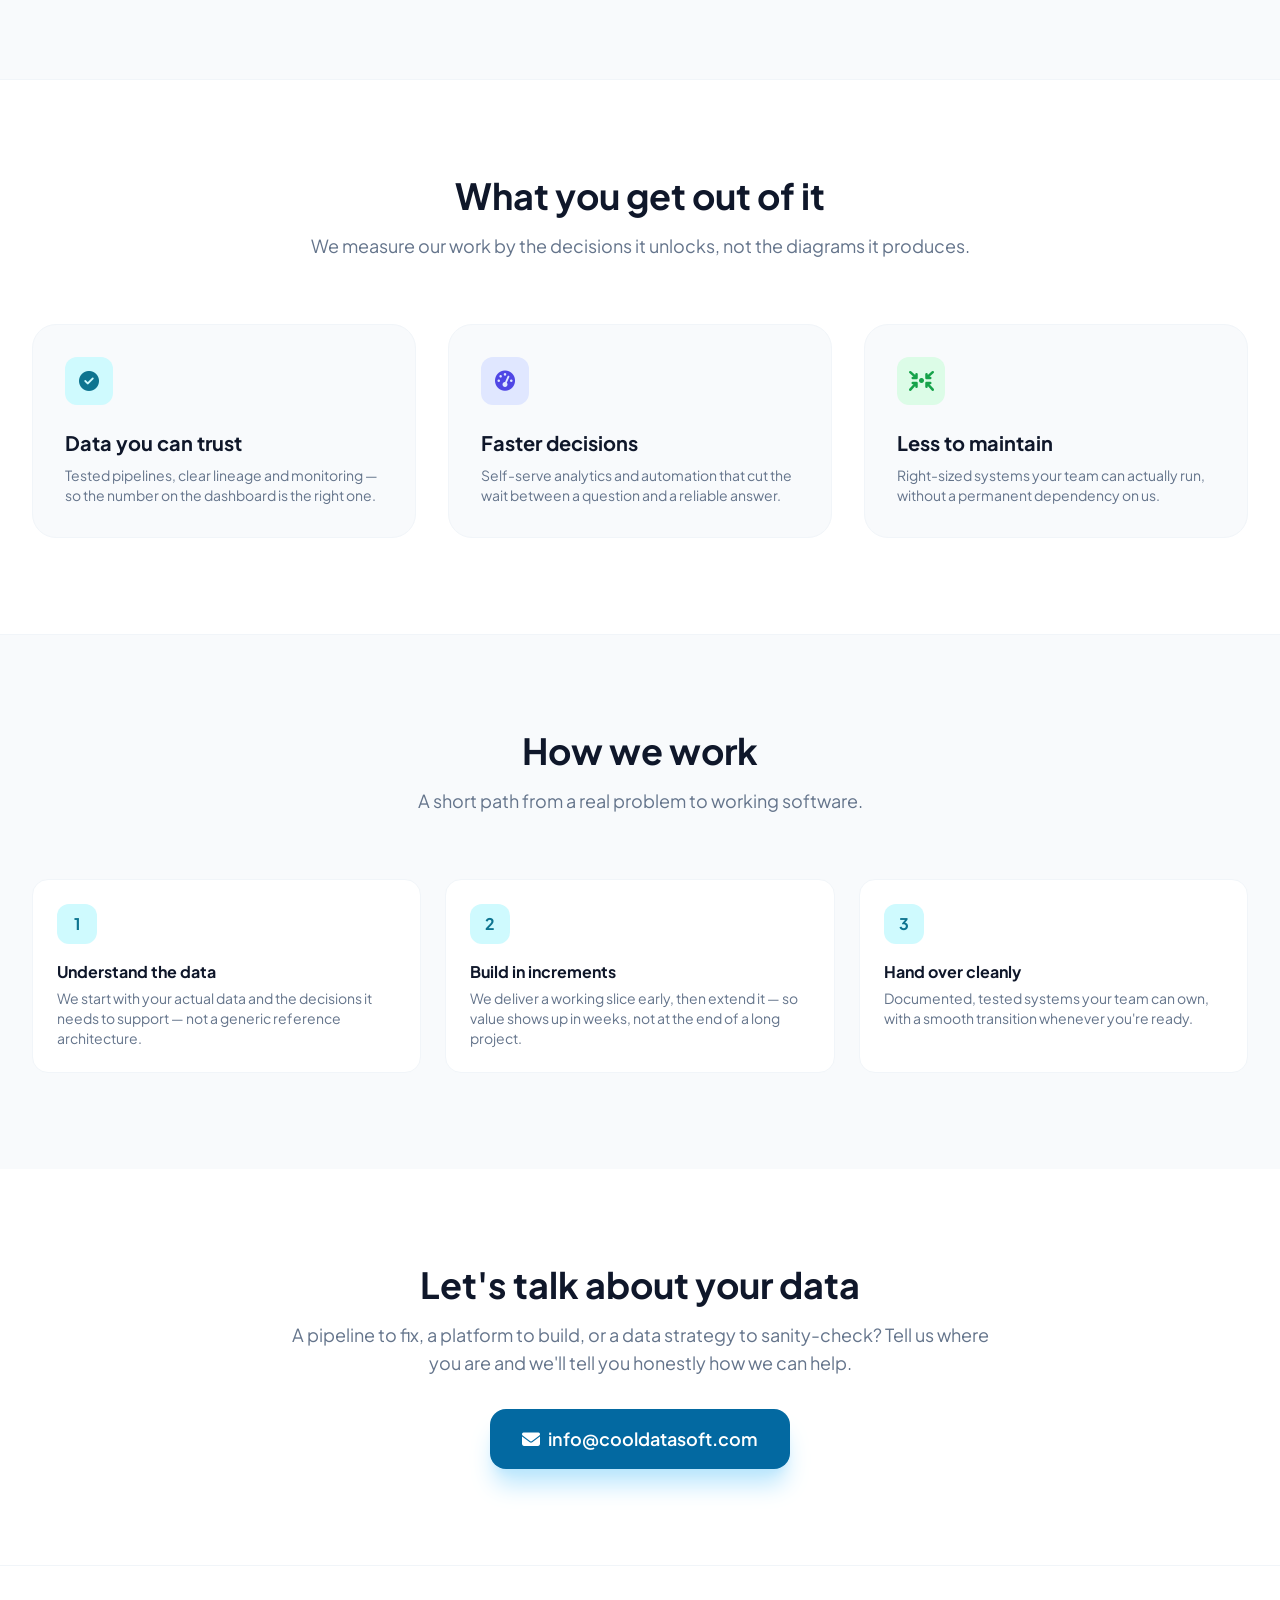
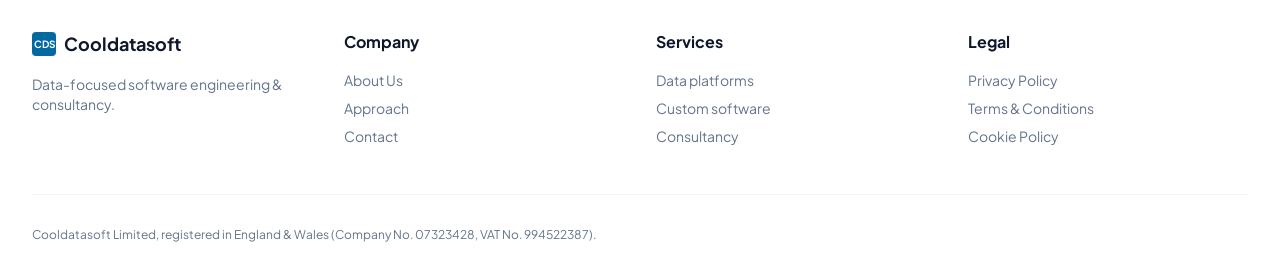
==== commit a6448ef4: "Headline and tiles show properly, no accessibility errors, privacy wording on logs - Styles the page" ====
--- a/site/index.html
+++ b/site/index.html
@@ -33,8 +33,15 @@
       "name": "Cooldatasoft",
       "legalName": "Cooldatasoft Limited",
       "url": "https://cooldatasoft.com/",
+      "logo": "https://cooldatasoft.com/apple-touch-icon.png",
+      "description": "Software engineering and consultancy company specialising in custom software, data platforms and pipelines, and technical consultancy.",
       "email": "info@cooldatasoft.com",
       "vatID": "994522387",
+      "identifier": {
+        "@type": "PropertyValue",
+        "propertyID": "Companies House company number",
+        "value": "07323428"
+      },
       "address": {
         "@type": "PostalAddress",
         "streetAddress": "7 Larkshall Road",
@@ -45,7 +52,7 @@
     }
     </script>
 
-    <!-- Fonts: Plus Jakarta Sans (matches the EasyTaxer template) -->
+    <!-- Fonts: Plus Jakarta Sans, self-hosted -->
     <link rel="stylesheet" href="css/fonts.css">
 
     <link rel="stylesheet" href="css/tailwind.css">
@@ -60,14 +67,16 @@
 </head>
 <body class="font-sans text-slate-600 antialiased selection:bg-brand-100 relative">
 
+<a href="#main" class="skip-link">Skip to main content</a>
+
 <!-- Navbar -->
 <nav class="fixed w-full z-50 bg-white/80 backdrop-blur-md border-b border-slate-100">
     <div class="max-w-7xl mx-auto px-4 sm:px-6 lg:px-8">
         <div class="flex justify-between h-20 items-center">
             <div class="flex items-center gap-2">
                 <a href="index.html" class="flex items-center gap-2 group">
-                    <div class="w-8 h-8 bg-brand-600 rounded-lg flex items-center justify-center text-white font-bold text-xs group-hover:bg-brand-700 transition">CDS</div>
-                    <span class="font-bold text-xl text-slate-900 tracking-tight">Cooldatasoft</span>
+                    <div class="w-8 h-8 bg-brand-700 rounded-lg flex items-center justify-center text-white font-bold text-xs group-hover:bg-brand-800 transition" aria-hidden="true">CDS</div>
+                    <span class="nav-brand-name font-bold text-xl text-slate-900 tracking-tight">Cooldatasoft</span>
                 </a>
             </div>
 
@@ -81,10 +90,10 @@
 
             <div class="flex items-center gap-4">
                 <a href="mailto:info@cooldatasoft.com" class="hidden sm:block text-sm font-medium text-slate-900 hover:text-brand-600">Contact</a>
-                <a href="#contact" class="bg-slate-900 text-white px-5 py-2.5 rounded-full text-sm font-semibold hover:bg-slate-800 transition shadow-lg shadow-slate-200">Talk to us</a>
+                <a href="#contact" class="nav-cta whitespace-nowrap bg-slate-900 text-white px-5 py-2.5 rounded-full text-sm font-semibold hover:bg-slate-800 transition shadow-lg shadow-slate-200">Talk to us</a>
 
                 <!-- Mobile Menu Button -->
-                <button id="mobile-menu-button" class="md:hidden text-slate-600 hover:text-slate-900 focus:outline-none ml-2" aria-label="Toggle navigation menu" aria-expanded="false" aria-controls="mobile-menu">
+                <button id="mobile-menu-button" class="md:hidden text-slate-600 hover:text-slate-900 ml-2" aria-label="Toggle navigation menu" aria-expanded="false" aria-controls="mobile-menu">
                     <i id="mobile-menu-icon" aria-hidden="true" class="fa-solid fa-bars text-xl"></i>
                 </button>
             </div>
@@ -103,6 +112,8 @@
         </div>
     </div>
 </nav>
+
+<main id="main">
 
 <!-- Hero Section -->
 <section class="pt-32 pb-20 hero-bg">
@@ -262,19 +273,21 @@
     </div>
 </section>
 
+</main>
+
 <!-- Footer -->
 <footer class="bg-white border-t border-slate-100 pt-16 pb-8">
     <div class="max-w-7xl mx-auto px-4 sm:px-6 lg:px-8">
         <div class="grid grid-cols-2 md:grid-cols-4 gap-8 mb-12">
             <div class="col-span-2 md:col-span-1">
                 <div class="flex items-center gap-2 mb-4">
-                    <div class="w-6 h-6 bg-brand-600 rounded flex items-center justify-center text-white font-bold text-[10px]">CDS</div>
+                    <div class="w-6 h-6 bg-brand-700 rounded flex items-center justify-center text-white font-bold text-[10px]" aria-hidden="true">CDS</div>
                     <span class="font-bold text-lg text-slate-900">Cooldatasoft</span>
                 </div>
                 <p class="text-sm text-slate-500">Data-focused software engineering &amp; consultancy.</p>
             </div>
             <div>
-                <h4 class="font-bold text-slate-900 mb-4">Company</h4>
+                <h2 class="font-bold text-slate-900 mb-4">Company</h2>
                 <ul class="space-y-2 text-sm text-slate-500">
                     <li><a href="about-us.html" class="hover:text-brand-600">About Us</a></li>
                     <li><a href="index.html#approach" class="hover:text-brand-600">Approach</a></li>
@@ -282,7 +295,7 @@
                 </ul>
             </div>
             <div>
-                <h4 class="font-bold text-slate-900 mb-4">Services</h4>
+                <h2 class="font-bold text-slate-900 mb-4">Services</h2>
                 <ul class="space-y-2 text-sm text-slate-500">
                     <li><a href="index.html#services" class="hover:text-brand-600">Data platforms</a></li>
                     <li><a href="index.html#services" class="hover:text-brand-600">Custom software</a></li>
@@ -290,7 +303,7 @@
                 </ul>
             </div>
             <div>
-                <h4 class="font-bold text-slate-900 mb-4">Legal</h4>
+                <h2 class="font-bold text-slate-900 mb-4">Legal</h2>
                 <ul class="space-y-2 text-sm text-slate-500">
                     <li><a href="privacy-policy.html" class="hover:text-brand-600">Privacy Policy</a></li>
                     <li><a href="terms-and-conditions.html" class="hover:text-brand-600">Terms &amp; Conditions</a></li>
--- a/site/css/fonts.css
+++ b/site/css/fonts.css
@@ -1,4 +1,4 @@
-/* Plus Jakarta Sans — SELF-HOSTED for Cooldatasoft (#1410, extending #1254 to the brochure sites).
+/* Plus Jakarta Sans — SELF-HOSTED for Cooldatasoft.
  *
  * WHY THIS FILE EXISTS. Every page of cooldatasoft.com used to carry three <link>s to Google:
  *   <link rel="preconnect" href="https://fonts.googleapis.com">
@@ -16,12 +16,8 @@
  * DELIVERY change, not a design change. The four .woff2 files are byte-identical downloads
  * of the same four URLs.
  *
- * 🔴 THIS COPY BELONGS TO cooldatasoft.com AND IS NOT SHARED. EasyTaxer has its own copy under
- * easytaxer-frontend/static-site-src/css/, and the other brochure brand has its own. They
- * are byte-identical today and that is a coincidence of provenance, not a contract:
- * cooldatasoft.com is an INDEPENDENT site, and a change made for one brand must never silently
- * alter another. Do not "de-duplicate" these into one shared file — the coupling is the
- * defect, not the duplication.
+ * 🔴 THIS COPY BELONGS TO cooldatasoft.com AND IS NOT SHARED with any other website: a change
+ * made for another site must never silently alter this one.
  *
  * Referenced by RELATIVE path (`css/fonts.css`) from the flat pages beside it, exactly as
  * `css/tailwind.css` already is. No rewrite or build
